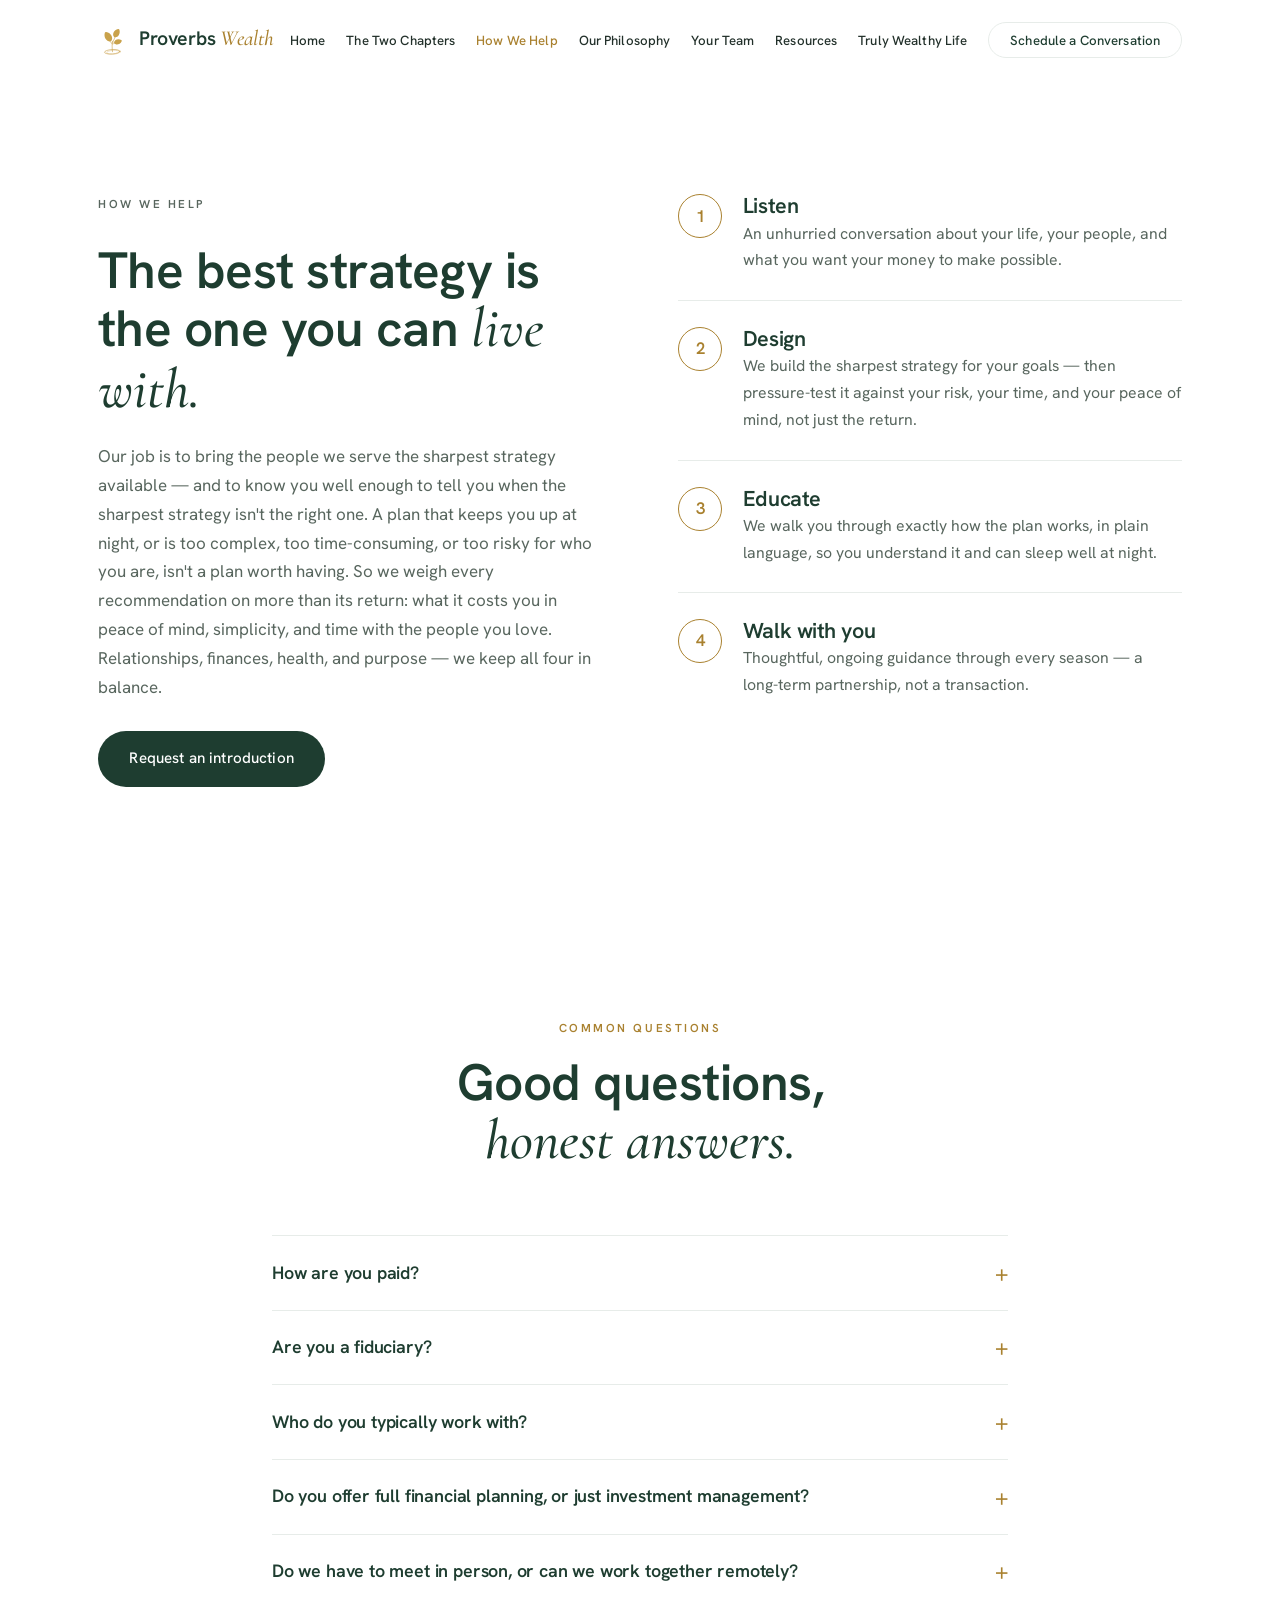
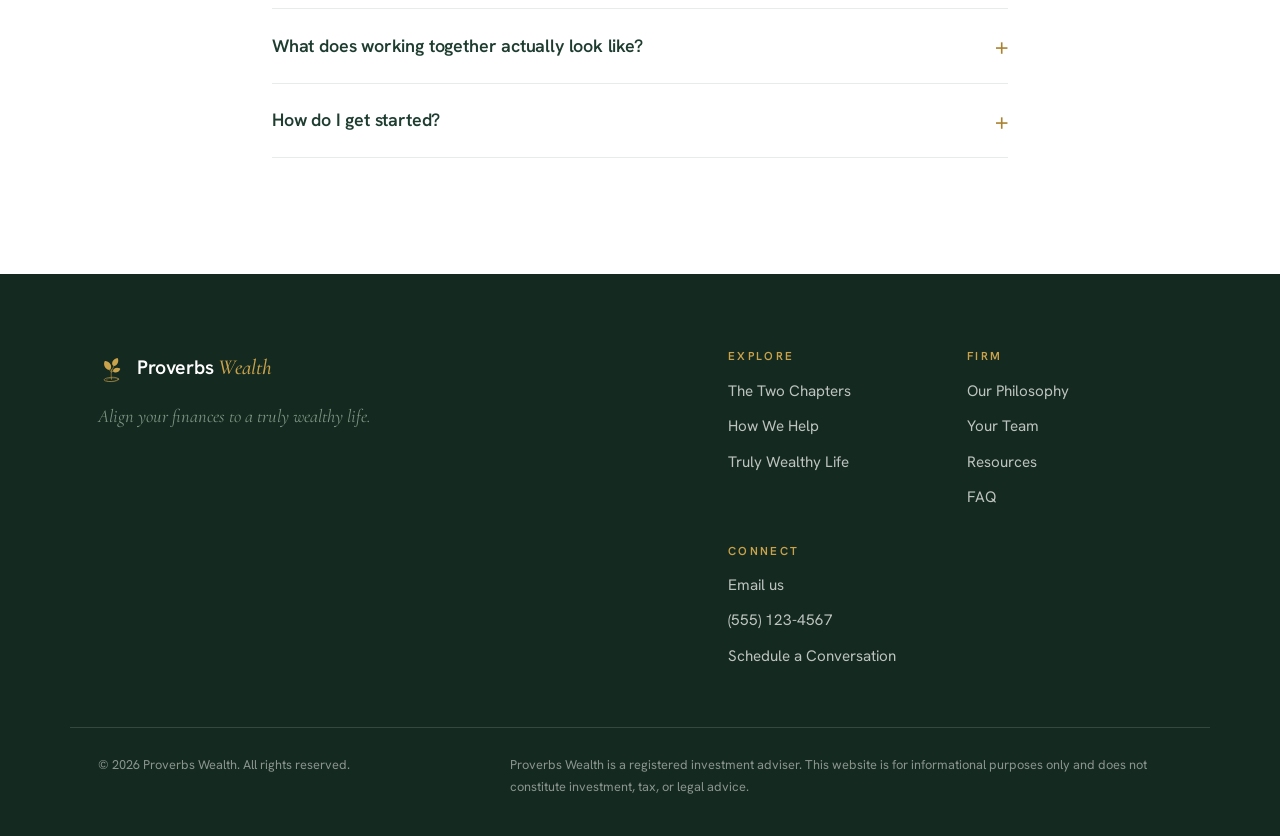
==== how-we-help.html @ 7796bfcf "Split into a multi-page site; keep long-form as onepage.html - Build Home + The Two Chapters, How We" ====
<!DOCTYPE html>
<html lang="en">
<head>
  <meta charset="UTF-8" />
  <meta name="viewport" content="width=device-width, initial-scale=1.0" />
  <title>How We Help — Proverbs Wealth</title>
  <meta name="description" content="Thoughtful, relationship-driven financial planning — the best strategy is the one you can live with." />
  <meta property="og:title" content="Proverbs Wealth" />
  <meta property="og:description" content="Align your finances to a truly wealthy life." />
  <meta property="og:type" content="website" />
  <link rel="preconnect" href="https://fonts.googleapis.com" />
  <link rel="preconnect" href="https://fonts.gstatic.com" crossorigin />
  <link href="https://fonts.googleapis.com/css2?family=Cormorant+Garamond:ital,wght@0,500;0,600;1,400;1,500;1,600&family=Hanken+Grotesk:wght@400;500;600;700&display=swap" rel="stylesheet" />
  <link rel="stylesheet" href="styles.css" />
  <link rel="icon" href="data:image/svg+xml,%3Csvg%20xmlns='http://www.w3.org/2000/svg'%20viewBox='0%200%2064%2064'%3E%3Crect%20width='64'%20height='64'%20rx='14'%20fill='%2314291F'/%3E%3Cg%20fill='%23C9A24B'%3E%3Cellipse%20cx='24'%20cy='28'%20rx='8'%20ry='6'%20transform='rotate(-30%2024%2028)'/%3E%3Cellipse%20cx='40'%20cy='24'%20rx='8'%20ry='6'%20transform='rotate(26%2040%2024)'/%3E%3Cellipse%20cx='42'%20cy='38'%20rx='7'%20ry='5.5'%20transform='rotate(60%2042%2038)'/%3E%3C/g%3E%3Cg%20fill='none'%20stroke='%23C9A24B'%20stroke-width='2.2'%20stroke-linecap='round'%3E%3Cpath%20d='M32%2052%20C31%2044%2031%2036%2033%2030'/%3E%3Cellipse%20cx='32'%20cy='52'%20rx='13'%20ry='4'/%3E%3C/g%3E%3C/svg%3E" />
</head>
<body>
<header class="site-header" id="top">
    <div class="wrap header-inner">
      <a href="index.html" class="brand" aria-label="Proverbs Wealth — home">
        <span class="brand-mark" aria-hidden="true">
          <svg viewBox="0 0 120 150" width="30" height="38" role="img" aria-hidden="true">
            <g fill="none" stroke="currentColor" stroke-width="2.4" stroke-linecap="round">
              <ellipse cx="57" cy="126" rx="31" ry="9" transform="rotate(-4 57 126)"/>
              <ellipse cx="62" cy="128" rx="27" ry="7.5" transform="rotate(-3 62 128)" opacity=".5"/>
              <path d="M58 126 C56 110 56 96 58 84"/>
              <path d="M58 96 C51 88 46 82 43 76"/>
              <path d="M59 88 C64 78 69 66 73 57"/>
              <path d="M59 92 C66 90 72 90 77 89"/>
            </g>
            <g fill="currentColor">
              <path d="M0 20 C -15 15 -17 -7 -3 -19 C -1 -21 1 -21 3 -19 C 17 -7 15 15 0 20 Z" transform="translate(41 66) rotate(-32) scale(1.08)"/>
              <path d="M0 18 C -14 14 -16 -6 -3 -18 C -1 -20 1 -20 3 -18 C 16 -6 14 14 0 18 Z" transform="translate(74 52) rotate(30)"/>
              <path d="M0 17 C -13 13 -15 -6 -3 -17 C -1 -19 1 -19 3 -17 C 15 -6 13 13 0 17 Z" transform="translate(79 86) rotate(72) scale(0.92)"/>
            </g>
          </svg>
        </span>
        <span class="brand-word">Proverbs <em>Wealth</em></span>
      </a>

      <nav class="nav" aria-label="Primary">
        <button class="nav-toggle" aria-expanded="false" aria-controls="nav-menu" aria-label="Open menu">
          <span></span><span></span><span></span>
        </button>
        <ul class="nav-menu" id="nav-menu">
          <li><a href="index.html">Home</a></li>
          <li><a href="two-chapters.html">The Two Chapters</a></li>
          <li><a href="how-we-help.html" class="active">How We Help</a></li>
          <li><a href="philosophy.html">Our Philosophy</a></li>
          <li><a href="team.html">Your Team</a></li>
          <li><a href="resources.html">Resources</a></li>
          <li><a href="truly-wealthy-life.html">Truly Wealthy Life</a></li>
          <li><a href="contact.html" class="nav-cta">Schedule a Conversation</a></li>
        </ul>
      </nav>
    </div>
  </header>

  <main>
    <section class="section approach" id="help">
      <div class="wrap approach-inner">
        <div class="approach-copy">
          <p class="eyebrow">How we help</p>
          <h1 class="section-title">The best strategy is<br />the one you can <em>live with.</em></h1>
          <p>
            Our job is to bring the people we serve the sharpest strategy
            available — and to know you well enough to tell you when the sharpest
            strategy isn't the right one. A plan that keeps you up at night, or is
            too complex, too time-consuming, or too risky for who you are, isn't a
            plan worth having. So we weigh every recommendation on more than its
            return: what it costs you in peace of mind, simplicity, and time with
            the people you love. Relationships, finances, health, and purpose —
            we keep all four in balance.
          </p>
          <a href="contact.html" class="btn btn-solid">Request an introduction</a>
        </div>
        <ol class="steps">
          <li class="step">
            <span class="step-num">1</span>
            <div>
              <h3>Listen</h3>
              <p>An unhurried conversation about your life, your people, and what you want your money to make possible.</p>
            </div>
          </li>
          <li class="step">
            <span class="step-num">2</span>
            <div>
              <h3>Design</h3>
              <p>We build the sharpest strategy for your goals — then pressure-test it against your risk, your time, and your peace of mind, not just the return.</p>
            </div>
          </li>
          <li class="step">
            <span class="step-num">3</span>
            <div>
              <h3>Educate</h3>
              <p>We walk you through exactly how the plan works, in plain language, so you understand it and can sleep well at night.</p>
            </div>
          </li>
          <li class="step">
            <span class="step-num">4</span>
            <div>
              <h3>Walk with you</h3>
              <p>Thoughtful, ongoing guidance through every season — a long-term partnership, not a transaction.</p>
            </div>
          </li>
        </ol>
      </div>
    </section>
<section class="section faq-section" id="faq">
      <div class="wrap">
        <div class="section-head">
          <p class="eyebrow">Common questions</p>
          <h2 class="section-title">Good questions,<br /><em>honest answers.</em></h2>
        </div>
        <div class="faq-list">
          <details class="faq">
            <summary>How are you paid?</summary>
            <div class="faq-answer">
              We keep it simple and transparent. Proverbs Wealth is a fee-based
              fiduciary firm — we're compensated directly by the people we serve,
              not through commissions for selling products. That keeps our advice
              aligned with your best interest, and means you'll always know
              exactly what you're paying and why.
            </div>
          </details>
          <details class="faq">
            <summary>Are you a fiduciary?</summary>
            <div class="faq-answer">
              Yes — always. As a registered investment adviser, we're legally and
              ethically bound to act in your best interest at all times. It isn't
              a marketing line for us; it's the foundation of every recommendation
              we make.
            </div>
          </details>
          <details class="faq">
            <summary>Who do you typically work with?</summary>
            <div class="faq-answer">
              Two groups, mostly: high-earning professionals and business owners
              in their prime earning years who want their growing wealth
              structured well, and those within about five years of retirement who
              want confidence their savings will carry them for life. If that
              sounds like you, we'd love to talk.
            </div>
          </details>
          <details class="faq">
            <summary>Do you offer full financial planning, or just investment management?</summary>
            <div class="faq-answer">
              Both — and they work together. We build a comprehensive plan around
              your life (income, taxes, retirement, equity comp, and legacy), then
              manage your investments in service of that plan — not the other way
              around.
            </div>
          </details>
          <details class="faq">
            <summary>Do we have to meet in person, or can we work together remotely?</summary>
            <div class="faq-answer">
              Whatever fits your life. Many of the people we serve work with us
              primarily by phone and video, with in-person conversations when it
              helps. Relationship and responsiveness matter far more than a zip
              code.
            </div>
          </details>
          <details class="faq">
            <summary>What does working together actually look like?</summary>
            <div class="faq-answer">
              It starts with an unhurried conversation. From there we listen,
              design a written plan, walk you through exactly how it works, and
              then stay with you — adjusting through every season. You'll always
              have a real advisor who knows your name and your goals.
            </div>
          </details>
          <details class="faq">
            <summary>How do I get started?</summary>
            <div class="faq-answer">
              Schedule a conversation. There's no cost and no obligation — just a
              chance to talk through where you are and whether we're the right
              fit. If we are, we'll take it one thoughtful step at a time.
            </div>
          </details>
        </div>
      </div>
    </section>
  </main>

<footer class="site-footer">
    <div class="wrap footer-top">
      <div class="footer-brand">
        <a href="index.html" class="brand brand-light">
          <span class="brand-mark" aria-hidden="true">
            <svg viewBox="0 0 120 150" width="28" height="35" aria-hidden="true">
              <g fill="none" stroke="currentColor" stroke-width="2.4" stroke-linecap="round">
                <ellipse cx="57" cy="126" rx="31" ry="9" transform="rotate(-4 57 126)"/>
                <ellipse cx="62" cy="128" rx="27" ry="7.5" transform="rotate(-3 62 128)" opacity=".5"/>
                <path d="M58 126 C56 110 56 96 58 84"/>
                <path d="M58 96 C51 88 46 82 43 76"/>
                <path d="M59 88 C64 78 69 66 73 57"/>
                <path d="M59 92 C66 90 72 90 77 89"/>
              </g>
              <g fill="currentColor">
                <path d="M0 20 C -15 15 -17 -7 -3 -19 C -1 -21 1 -21 3 -19 C 17 -7 15 15 0 20 Z" transform="translate(41 66) rotate(-32) scale(1.08)"/>
                <path d="M0 18 C -14 14 -16 -6 -3 -18 C -1 -20 1 -20 3 -18 C 16 -6 14 14 0 18 Z" transform="translate(74 52) rotate(30)"/>
                <path d="M0 17 C -13 13 -15 -6 -3 -17 C -1 -19 1 -19 3 -17 C 15 -6 13 13 0 17 Z" transform="translate(79 86) rotate(72) scale(0.92)"/>
              </g>
            </svg>
          </span>
          <span class="brand-word">Proverbs <em>Wealth</em></span>
        </a>
        <p class="footer-tag">Align your finances to a truly wealthy life.</p>
      </div>
      <nav class="footer-nav" aria-label="Footer">
        <div>
          <h4>Explore</h4>
          <a href="two-chapters.html">The Two Chapters</a>
          <a href="how-we-help.html">How We Help</a>
          <a href="truly-wealthy-life.html">Truly Wealthy Life</a>
        </div>
        <div>
          <h4>Firm</h4>
          <a href="philosophy.html">Our Philosophy</a>
          <a href="team.html">Your Team</a>
          <a href="resources.html">Resources</a>
          <a href="how-we-help.html#faq">FAQ</a>
        </div>
        <div>
          <h4>Connect</h4>
          <a href="mailto:hello@proverbswealth.com">Email us</a>
          <a href="tel:+15551234567">(555) 123-4567</a>
          <a href="contact.html">Schedule a Conversation</a>
        </div>
      </nav>
    </div>
    <div class="wrap footer-bottom">
      <p>&copy; <span id="year">2026</span> Proverbs Wealth. All rights reserved.</p>
      <p class="footer-legal">
        Proverbs Wealth is a registered investment adviser. This website is for
        informational purposes only and does not constitute investment, tax, or
        legal advice.
      </p>
    </div>
  </footer>

  <script src="script.js"></script>
</body>
</html>
---- styles.css ----
/* ==========================================================================
   Proverbs Financial
   Editorial, mostly-white. Palette: forest green · antique gold · warm cream.
   Type: Fraunces (display + italics) · Inter (body / labels) — "two voices".
   ========================================================================== */

:root {
  /* Neutrals (the canvas) — pure white with a whisper of cool green-grey */
  --paper:      #FFFFFF;   /* main background — pure white */
  --paper-2:    #F5F8F6;   /* barely-there cool neutral for alternate blocks */
  --paper-3:    #EDF2EF;   /* slightly deeper neutral */

  /* Greens */
  --forest:     #1E3D30;   /* primary deep green */
  --forest-900: #14291F;   /* darkest — feature/footer bands */
  --forest-600: #315845;   /* mid green — hover / accents */
  --sage:       #7E9384;   /* muted green — quiet text on dark */

  /* Gold */
  --gold:       #A9812F;   /* antique gold accent */
  --gold-soft:  #C9A24B;   /* softer gold — the leaf, ornaments */

  /* Ink */
  --ink:        #22302A;   /* body text on light */
  --ink-soft:   #58665E;   /* muted body text */
  --line:       #E7ECE9;   /* cool hairline */
  --line-dark:  rgba(255,255,255,0.14);

  --maxw: 1140px;
  /* Two voices: a modern grotesque for everything roman, Cormorant Garamond for italics */
  --sans:    "Hanken Grotesk", -apple-system, BlinkMacSystemFont, "Segoe UI", Roboto, Helvetica, Arial, sans-serif;
  --display: "Hanken Grotesk", -apple-system, BlinkMacSystemFont, "Segoe UI", Roboto, Helvetica, Arial, sans-serif;
  --serif:   "Cormorant Garamond", Georgia, "Times New Roman", serif;

  /* Modern shape + depth */
  --radius:      16px;
  --radius-lg:   26px;
  --radius-xl:   34px;
  --radius-pill: 999px;
  --shadow-soft:  0 1px 2px rgba(20,41,31,0.04), 0 14px 40px rgba(20,41,31,0.07);
  --shadow-hover: 0 4px 10px rgba(20,41,31,0.06), 0 22px 50px rgba(20,41,31,0.12);
  --ease: cubic-bezier(0.22, 0.61, 0.36, 1);
}

*, *::before, *::after { box-sizing: border-box; }
html { scroll-behavior: smooth; -webkit-text-size-adjust: 100%; }

body {
  margin: 0;
  font-family: var(--sans);
  color: var(--ink);
  background: var(--paper);
  line-height: 1.7;
  font-size: 17px;
  -webkit-font-smoothing: antialiased;
  text-rendering: optimizeLegibility;
}

svg { display: block; }

/* ------- Type primitives -------
   Roman text is set in the modern grotesque; only emphasized words fall to
   Fraunces italic — the "two voices" that carry the brand. */
h1, h2, h3, h4 { font-family: var(--display); color: var(--forest); font-weight: 600; margin: 0; line-height: 1.08; letter-spacing: -0.02em; }
h1 em, h2 em, h3 em, h4 em,
.hero-title em, .trust-lead em, .referral-quote em, .brand-word em {
  font-family: var(--serif);
  font-style: italic;
  font-weight: 500;
  /* Cormorant Garamond runs small/delicate — nudge up to sit with the sans */
  font-size: 1.1em;
  letter-spacing: 0;
}

p { margin: 0 0 1.1rem; }
a { color: var(--forest); text-decoration: none; transition: color .18s ease; }
a:hover { color: var(--gold); }
em { font-style: italic; }

.wrap { width: 100%; max-width: var(--maxw); margin: 0 auto; padding: 0 1.75rem; }

.eyebrow {
  font-family: var(--sans);
  text-transform: uppercase;
  letter-spacing: 0.22em;
  font-size: 0.72rem;
  font-weight: 600;
  color: var(--gold);
  margin: 0 0 1.1rem;
}
.eyebrow.light { color: var(--gold-soft); }

.leaf-gold { fill: var(--gold-soft); }

/* ------- Buttons ------- */
.btn {
  display: inline-block;
  font-family: var(--sans);
  font-weight: 500;
  font-size: 0.95rem;
  letter-spacing: 0.01em;
  padding: 0.9rem 1.9rem;
  border-radius: var(--radius-pill);
  border: 1px solid transparent;
  cursor: pointer;
  transition: background .25s var(--ease), color .25s var(--ease), border-color .25s var(--ease), transform .25s var(--ease), box-shadow .25s var(--ease);
}
.btn-solid { background: var(--forest); color: var(--paper); }
.btn-solid:hover { background: var(--forest-600); color: var(--paper); transform: translateY(-2px); box-shadow: 0 12px 26px rgba(20,41,31,0.18); }
.btn-block { width: 100%; text-align: center; }
.btn-link {
  font-family: var(--sans);
  font-weight: 500;
  font-size: 0.95rem;
  color: var(--forest);
  border-bottom: 1px solid var(--gold-soft);
  padding-bottom: 2px;
}
.btn-link:hover { color: var(--gold); }

/* ============================ Header ============================ */
.site-header {
  position: sticky; top: 0; z-index: 60;
  background: rgba(255, 255, 255, 0.80);
  backdrop-filter: saturate(180%) blur(14px);
  border-bottom: 1px solid transparent;
  transition: border-color .3s var(--ease), box-shadow .3s var(--ease), background .3s var(--ease);
}
.site-header.scrolled {
  border-bottom-color: var(--line);
  box-shadow: 0 10px 30px rgba(20,41,31,0.05);
  background: rgba(255, 255, 255, 0.94);
}
.header-inner { display: flex; align-items: center; justify-content: space-between; height: 78px; }

.brand { display: flex; align-items: center; gap: 0.7rem; color: var(--forest); }
.brand-mark { color: var(--gold-soft); display: inline-flex; }
.brand-word {
  font-family: var(--display);
  font-size: 1.22rem;
  font-weight: 600;
  letter-spacing: -0.01em;
  color: var(--forest);
  line-height: 1;
}
.brand-word em { color: var(--gold); font-style: italic; }
.brand-light, .brand-light .brand-word { color: var(--paper); }
.brand-light .brand-mark { color: var(--gold-soft); }
.brand-light .brand-word em { color: var(--gold-soft); }

.nav { display: flex; align-items: center; }
.nav-menu { display: flex; align-items: center; gap: 1.3rem; list-style: none; margin: 0; padding: 0; }
.nav-menu a {
  font-family: var(--sans);
  font-size: 0.83rem;
  font-weight: 500;
  letter-spacing: 0.01em;
  color: var(--ink);
  white-space: nowrap;
}
.nav-menu a:hover { color: var(--gold); }
.nav-cta {
  color: var(--forest) !important;
  border: 1px solid var(--line);
  padding: 0.55rem 1.3rem;
  border-radius: var(--radius-pill);
  transition: border-color .25s var(--ease), background .25s var(--ease), color .25s var(--ease);
}
.nav-cta:hover { border-color: var(--forest); background: var(--forest); color: var(--paper) !important; }

.nav-toggle { display: none; flex-direction: column; gap: 5px; background: none; border: 0; cursor: pointer; padding: 8px; }
.nav-toggle span { width: 24px; height: 1.6px; background: var(--forest); transition: transform .25s, opacity .2s; }

/* ============================ Hero ============================ */
.hero { padding: clamp(4rem, 10vw, 8rem) 0 clamp(3.5rem, 7vw, 6rem); text-align: center; }
.hero-inner { max-width: 860px; margin: 0 auto; }
.sapling-lg { display: inline-flex; margin-bottom: 1.8rem; }
.hero-title {
  font-size: clamp(2.2rem, 5vw, 3.6rem);
  letter-spacing: -0.02em;
  margin-bottom: 1.6rem;
  text-wrap: balance;
}
.hero-title em { color: var(--forest); }
.hero-lead {
  font-size: clamp(1.08rem, 1.6vw, 1.28rem);
  color: var(--ink-soft);
  max-width: 40rem;
  margin: 0 auto 2rem;
}
.hero-actions { display: flex; flex-wrap: wrap; align-items: center; justify-content: center; gap: 1.4rem; }
.hero-note {
  margin: 2.6rem 0 0;
  font-family: var(--serif);
  font-style: italic;
  font-size: 1.05rem;
  color: var(--sage);
}
.hero-paths {
  display: flex; flex-wrap: wrap; align-items: center; justify-content: center;
  gap: 0.6rem;
  margin-top: 2.4rem;
}
.hero-paths-label {
  font-family: var(--serif); font-style: italic;
  color: var(--sage); font-size: 1.02rem; margin-right: 0.2rem;
}
.path-chip {
  font-family: var(--sans); font-size: 0.86rem; font-weight: 500;
  color: var(--forest);
  padding: 0.5rem 1.1rem;
  border: 1px solid var(--line);
  border-radius: var(--radius-pill);
  background: var(--paper);
  transition: border-color .25s var(--ease), background .25s var(--ease), color .25s var(--ease), transform .25s var(--ease);
}
.path-chip:hover { border-color: var(--gold-soft); background: var(--paper-2); color: var(--forest); transform: translateY(-1px); }

/* ============================ Sections ============================ */
.section { padding: clamp(4.5rem, 9vw, 8.5rem) 0; }
:where(section[id], article[id]) { scroll-margin-top: 96px; }
.section-head { max-width: 46rem; margin: 0 auto clamp(2.8rem, 5vw, 4.5rem); text-align: center; }
.section-title { font-size: clamp(2rem, 4.4vw, 3.2rem); letter-spacing: -0.01em; }
.section-title em { color: var(--forest); }
.section-sub { margin-top: 1.2rem; color: var(--ink-soft); font-size: 1.1rem; }

/* ------- Trusted voice ------- */
.trust { border-top: 1px solid var(--line); border-bottom: 1px solid var(--line); }
.trust-inner { max-width: 52rem; margin: 0 auto; text-align: center; }
.trust-lead {
  font-family: var(--display);
  font-weight: 500;
  letter-spacing: -0.015em;
  font-size: clamp(1.6rem, 3.4vw, 2.5rem);
  line-height: 1.28;
  color: var(--forest);
  margin-bottom: 1.4rem;
}
.trust-lead em { color: var(--gold); }
.trust-sub { color: var(--ink-soft); font-size: 1.08rem; max-width: 40rem; margin: 0 auto; }

/* ------- Two chapters ------- */
.chapters { background: var(--paper-2); }
.chapter-grid { display: grid; grid-template-columns: 1fr 1fr; gap: 1.8rem; }
.chapter {
  background: var(--paper);
  border: 1px solid var(--line);
  border-radius: var(--radius-lg);
  padding: clamp(2.2rem, 3.8vw, 3.4rem);
  position: relative;
  box-shadow: var(--shadow-soft);
  transition: transform .35s var(--ease), box-shadow .35s var(--ease);
}
.chapter:hover { transform: translateY(-4px); box-shadow: var(--shadow-hover); }
.chapter-alt { background: var(--forest); border-color: var(--forest); }
.chapter-alt h3, .chapter-alt .chapter-index { color: var(--paper); }
.chapter-alt .chapter-role { color: var(--gold-soft); }
.chapter-alt p { color: rgba(255,255,255,0.82); }
.chapter-alt .chapter-list li { color: rgba(255,255,255,0.9); border-color: var(--line-dark); }
.chapter-alt .chapter-list li::before { color: var(--gold-soft); }
.chapter-alt em { color: var(--gold-soft); }

.chapter-index {
  font-family: var(--sans);
  text-transform: uppercase;
  letter-spacing: 0.2em;
  font-size: 0.7rem;
  font-weight: 600;
  color: var(--gold);
}
.chapter h3 { font-size: clamp(1.7rem, 2.8vw, 2.2rem); margin: 0.7rem 0 0.4rem; }
.chapter-role { font-family: var(--serif); font-style: italic; font-size: 1.12rem; color: var(--forest-600); margin-bottom: 1.1rem; }
.chapter p { color: var(--ink-soft); }
.chapter-list { list-style: none; margin: 1.4rem 0 0; padding: 0; }
.chapter-list li { position: relative; padding: 0.6rem 0 0.6rem 1.5rem; border-top: 1px solid var(--line); font-size: 0.98rem; }
.chapter-list li::before { content: "\2014"; position: absolute; left: 0; color: var(--gold); }

/* ------- Philosophy (rounded dark card) ------- */
.philosophy { padding: clamp(2rem, 5vw, 4rem) 0; }
.philosophy-inner {
  max-width: 64rem;
  margin: 0 auto;
  background: var(--forest-900);
  color: var(--paper);
  text-align: center;
  border-radius: var(--radius-xl);
  padding: clamp(3rem, 6vw, 5.5rem) clamp(1.6rem, 5vw, 5rem);
  box-shadow: var(--shadow-soft);
}
.philosophy-title { color: var(--paper); font-size: clamp(2rem, 4.6vw, 3.3rem); letter-spacing: -0.01em; }
.philosophy-title em { color: var(--gold-soft); }
.philosophy-body { color: rgba(255,255,255,0.78); font-size: 1.14rem; margin: 1.6rem auto 2.6rem; max-width: 38rem; }
.scripture { margin: 0; padding-top: 2rem; border-top: 1px solid var(--line-dark); }
.scripture p { font-family: var(--serif); font-style: italic; font-size: clamp(1.3rem, 2.6vw, 1.8rem); color: var(--paper); margin: 0 0 0.6rem; }
.scripture cite { font-family: var(--sans); font-style: normal; text-transform: uppercase; letter-spacing: 0.2em; font-size: 0.72rem; color: var(--gold-soft); }

/* ------- Pillars ------- */
.pillar-grid { display: grid; grid-template-columns: repeat(4, 1fr); gap: 1.5rem; }
.pillar { padding: 1.6rem 0; border-top: 2px solid var(--forest); }
.pillar-num { font-family: var(--display); font-weight: 600; font-size: 0.9rem; color: var(--gold); letter-spacing: 0.02em; }
.pillar h3 { font-size: 1.5rem; margin: 0.6rem 0 0.5rem; }
.pillar p { color: var(--ink-soft); font-size: 0.98rem; margin: 0; }

/* ------- Approach ------- */
.approach-inner { display: grid; grid-template-columns: 1fr 1fr; gap: clamp(2.5rem, 6vw, 5rem); align-items: start; }
.approach-copy { position: sticky; top: 110px; }
.approach-copy p { color: var(--ink-soft); margin-bottom: 1.8rem; }
.approach-copy .section-title { margin-bottom: 1.4rem; }
.steps { list-style: none; margin: 0; padding: 0; }
.step { display: flex; gap: 1.3rem; padding: 1.6rem 0; border-top: 1px solid var(--line); }
.step:first-child { border-top: 0; padding-top: 0; }
.step-num {
  flex: none;
  width: 44px; height: 44px;
  display: grid; place-items: center;
  border: 1px solid var(--gold);
  color: var(--gold);
  border-radius: 50%;
  font-family: var(--display);
  font-weight: 600;
  font-size: 1.05rem;
}
.step h3 { font-size: 1.35rem; margin-bottom: 0.2rem; }
.step p { color: var(--ink-soft); margin: 0; font-size: 0.99rem; }

/* ------- Advisors ------- */
.advisor-grid { display: grid; grid-template-columns: repeat(4, 1fr); gap: 1.4rem; }
.advisor {
  background: var(--paper);
  border: 1px solid var(--line);
  border-radius: var(--radius-lg);
  padding: clamp(1.5rem, 2.2vw, 2rem);
  box-shadow: var(--shadow-soft);
  transition: transform .35s var(--ease), box-shadow .35s var(--ease);
}
.advisor:hover { transform: translateY(-4px); box-shadow: var(--shadow-hover); }
.advisor-avatar {
  display: grid; place-items: center;
  width: 62px; height: 62px;
  border-radius: 50%;
  background: var(--forest);
  color: var(--gold-soft);
  font-family: var(--display);
  font-weight: 600;
  font-size: 1.15rem;
  letter-spacing: 0.02em;
  margin-bottom: 1.1rem;
  box-shadow: inset 0 0 0 1px rgba(201,162,75,0.35);
}
.advisor h3 { font-size: 1.22rem; margin-bottom: 0.15rem; }
.advisor-role {
  font-family: var(--sans); font-size: 0.78rem; font-weight: 600;
  text-transform: uppercase; letter-spacing: 0.14em;
  color: var(--gold); margin-bottom: 0.9rem;
}
.advisor-bio { color: var(--ink-soft); font-size: 0.9rem; line-height: 1.55; margin: 0; }

/* ------- Referral ------- */
.referral { text-align: center; }
.referral-inner {
  max-width: 60rem;
  margin: 0 auto;
  background: var(--paper-2);
  border-radius: var(--radius-xl);
  padding: clamp(3rem, 6vw, 5rem) clamp(1.6rem, 5vw, 4rem);
}
.referral-quote {
  font-family: var(--display);
  font-weight: 500;
  letter-spacing: -0.02em;
  font-size: clamp(1.8rem, 4vw, 3rem);
  line-height: 1.22;
  color: var(--forest);
  margin-bottom: 1.2rem;
}
.referral-quote em { color: var(--gold); }
.referral-sub { color: var(--ink-soft); font-size: 1.08rem; max-width: 34rem; margin: 0 auto; }

/* ------- Contact ------- */
.contact-inner { display: grid; grid-template-columns: 0.95fr 1.05fr; gap: clamp(2.5rem, 6vw, 5rem); align-items: start; }
.contact-copy p { color: var(--ink-soft); }
.contact-copy .section-title { margin-bottom: 1.2rem; }
.contact-details { list-style: none; margin: 2rem 0 0; padding: 0; }
.contact-details li { display: flex; gap: 1rem; align-items: baseline; padding: 0.7rem 0; border-top: 1px solid var(--line); }
.cd-label { font-family: var(--sans); text-transform: uppercase; letter-spacing: 0.16em; font-size: 0.68rem; font-weight: 600; color: var(--gold); width: 4rem; flex: none; }

.contact-form {
  background: var(--paper);
  border: 1px solid var(--line);
  border-radius: var(--radius-lg);
  padding: clamp(1.9rem, 3vw, 2.8rem);
  display: grid;
  gap: 1.1rem;
  box-shadow: var(--shadow-soft);
}
.field { display: grid; gap: 0.4rem; }
.field label { font-family: var(--sans); font-weight: 500; font-size: 0.82rem; letter-spacing: 0.02em; color: var(--forest); }
.optional { color: var(--ink-soft); font-weight: 400; }
.field input, .field select, .field textarea {
  font-family: var(--sans);
  font-size: 1rem;
  padding: 0.8rem 1rem;
  border: 1px solid var(--line);
  border-radius: 12px;
  background: var(--paper-2);
  color: var(--ink);
  transition: border-color .18s ease, box-shadow .18s ease, background .18s ease;
}
.field input:hover, .field select:hover, .field textarea:hover { background: var(--paper); }
.field input:focus, .field select:focus, .field textarea:focus {
  outline: none;
  border-color: var(--gold);
  box-shadow: 0 0 0 3px rgba(169, 129, 47, 0.15);
}
.field textarea { resize: vertical; }
.form-note { margin: 0; font-weight: 500; font-size: 0.95rem; min-height: 1.1em; }
.form-note.ok { color: var(--forest-600); }
.form-note.err { color: #b23b3b; }
.form-fine { margin: 0; font-size: 0.8rem; color: var(--ink-soft); }

/* ============================ Footer ============================ */
.site-footer { background: var(--forest-900); color: rgba(255,255,255,0.72); padding-top: clamp(3rem, 6vw, 5rem); }
.footer-top { display: grid; grid-template-columns: 1.3fr 1fr; gap: 2.5rem; padding-bottom: 3rem; }
.footer-tag { font-family: var(--serif); font-style: italic; font-size: 1.15rem; color: var(--sage); margin: 1rem 0 0; }
.footer-nav { display: grid; grid-template-columns: 1fr 1fr; gap: 1.5rem; }
.footer-nav h4 { font-family: var(--sans); font-size: 0.72rem; text-transform: uppercase; letter-spacing: 0.2em; color: var(--gold-soft); margin-bottom: 1rem; font-weight: 600; }
.footer-nav a { display: block; color: rgba(255,255,255,0.72); font-size: 0.95rem; margin-bottom: 0.6rem; }
.footer-nav a:hover { color: var(--gold-soft); }
.footer-bottom {
  border-top: 1px solid var(--line-dark);
  padding-top: 1.6rem; padding-bottom: 2.4rem;
  display: flex; flex-wrap: wrap; justify-content: space-between; gap: 0.6rem;
}
.footer-bottom p { margin: 0; font-size: 0.8rem; color: rgba(255,255,255,0.5); }
.footer-legal { max-width: 42rem; }

/* ------- Gold button (on dark grounds) ------- */
.btn-gold { background: var(--gold-soft); color: var(--forest-900); }
.btn-gold:hover { background: #d8b25e; color: var(--forest-900); transform: translateY(-2px); box-shadow: 0 12px 26px rgba(0,0,0,0.25); }

/* ------- Testimonials (woven in) ------- */
.mini-quote {
  margin: 1.6rem 0 0; padding-top: 1.3rem;
  border-top: 1px solid var(--line);
}
.mini-quote p {
  font-family: var(--serif); font-style: italic; font-weight: 500;
  font-size: 1.15rem; line-height: 1.4; color: var(--forest); margin: 0 0 0.5rem;
}
.mini-quote cite {
  font-family: var(--sans); font-style: normal; font-size: 0.72rem;
  letter-spacing: 0.12em; text-transform: uppercase; color: var(--ink-soft);
}
.mini-quote.on-dark { border-top-color: var(--line-dark); }
.mini-quote.on-dark p { color: #fff; }
.mini-quote.on-dark cite { color: var(--gold-soft); }

.testimonial {
  max-width: 44rem; margin: clamp(2.5rem, 5vw, 4rem) auto 0; text-align: center;
}
.testimonial p {
  font-family: var(--serif); font-style: italic; font-weight: 500;
  font-size: clamp(1.3rem, 2.6vw, 1.8rem); line-height: 1.4;
  color: var(--forest); margin: 0 0 0.8rem;
}
.testimonial cite {
  font-family: var(--sans); font-style: normal; text-transform: uppercase;
  letter-spacing: 0.16em; font-size: 0.72rem; color: var(--gold);
}
.testimonial.on-dark p { color: #fff; }
.testimonial.on-dark cite { color: var(--gold-soft); }

/* ------- Resources ------- */
.resource-grid { display: grid; grid-template-columns: repeat(3, 1fr); gap: 1.5rem; }
.resource {
  display: flex; flex-direction: column;
  background: var(--paper); border: 1px solid var(--line);
  border-radius: var(--radius-lg); padding: clamp(1.6rem, 2.4vw, 2.2rem);
  box-shadow: var(--shadow-soft);
  transition: transform .35s var(--ease), box-shadow .35s var(--ease);
}
.resource:hover { transform: translateY(-4px); box-shadow: var(--shadow-hover); }
.resource-kind {
  font-family: var(--sans); text-transform: uppercase; letter-spacing: 0.16em;
  font-size: 0.7rem; font-weight: 600; color: var(--gold);
}
.resource h3 { font-size: 1.28rem; margin: 0.6rem 0 0.5rem; }
.resource p { color: var(--ink-soft); font-size: 0.96rem; flex: 1; margin: 0 0 1.2rem; }
.resource-soon {
  align-self: flex-start;
  font-family: var(--sans); font-size: 0.7rem; font-weight: 600;
  text-transform: uppercase; letter-spacing: 0.12em; color: var(--ink-soft);
  border: 1px solid var(--line); border-radius: var(--radius-pill);
  padding: 0.35rem 0.85rem;
}

/* ------- Truly Wealthy Life (editorial band) ------- */
.truly { background: var(--forest-900); color: var(--paper); }
.truly-head { max-width: 46rem; margin: 0 auto clamp(2.5rem, 5vw, 4rem); text-align: center; }
.truly-title { color: var(--paper); font-size: clamp(2.2rem, 5vw, 3.6rem); letter-spacing: -0.02em; }
.truly-title em { color: var(--gold-soft); }
.truly-lead { color: rgba(255,255,255,0.8); font-size: 1.16rem; max-width: 40rem; margin: 1.3rem auto 0; }
.story-grid { display: grid; grid-template-columns: repeat(3, 1fr); gap: 1rem; }
.story {
  position: relative; margin: 0; min-height: 230px;
  border-radius: var(--radius-lg); overflow: hidden;
  border: 1px solid rgba(255,255,255,0.10);
  display: flex; align-items: flex-end;
  background: linear-gradient(160deg, #24503d, #16311f 70%);
}
.story::after {
  content: "Photo"; position: absolute; top: 12px; right: 14px;
  font-family: var(--sans); font-size: 0.6rem; letter-spacing: 0.14em;
  text-transform: uppercase; color: rgba(255,255,255,0.45);
  border: 1px solid rgba(255,255,255,0.22); border-radius: 999px; padding: 2px 8px;
}
.story:nth-child(2) { background: linear-gradient(160deg, #3a4a2c, #1c2a16 70%); }
.story:nth-child(3) { background: linear-gradient(160deg, #4a3f22, #241d0f 70%); }
.story:nth-child(4) { background: linear-gradient(160deg, #2a4a44, #142a26 70%); }
.story:nth-child(5) { background: linear-gradient(160deg, #43502c, #212a15 70%); }
.story:nth-child(6) { background: linear-gradient(160deg, #45361f, #221a0e 70%); }
.story span {
  position: relative; z-index: 1; padding: 1.1rem 1.2rem;
  font-family: var(--serif); font-style: italic; font-size: 1.1rem; line-height: 1.3;
  color: #fff; text-shadow: 0 1px 10px rgba(0,0,0,0.5);
  background: linear-gradient(to top, rgba(0,0,0,0.4), transparent);
  width: 100%;
}
.truly-invite { text-align: center; margin-top: clamp(2.5rem, 5vw, 4rem); }
.truly-invite h3 {
  color: var(--paper); font-size: clamp(1.5rem, 3vw, 2.2rem);
  margin-bottom: 1.5rem; letter-spacing: -0.01em;
}

/* ------- Multi-page: page headers & teasers ------- */
.page-head { padding: clamp(3rem, 7vw, 5.5rem) 0 clamp(1.5rem, 3vw, 2.5rem); text-align: center; }
.page-head .wrap { max-width: 52rem; }
.page-title { font-size: clamp(2.2rem, 5vw, 3.6rem); letter-spacing: -0.02em; margin-top: 0.4rem; }
.page-sub { color: var(--ink-soft); font-size: 1.14rem; max-width: 40rem; margin: 1.2rem auto 0; }

a.teaser-card { text-decoration: none; display: block; }
a.teaser-card h3, a.teaser-card p { color: inherit; }
.teaser-card p { color: var(--ink-soft); }
.chapter-alt.teaser-card p { color: rgba(255,255,255,0.82); }
.teaser-link {
  display: inline-block; margin-top: 1.3rem;
  font-family: var(--sans); font-weight: 600; font-size: 0.9rem;
  color: var(--gold); letter-spacing: 0.01em;
}
.chapter-alt .teaser-link { color: var(--gold-soft); }
.nav-menu a.active { color: var(--gold); }

/* ------- FAQ ------- */
.faq-list { max-width: 46rem; margin: 0 auto; }
.faq { border-top: 1px solid var(--line); }
.faq:last-child { border-bottom: 1px solid var(--line); }
.faq summary {
  cursor: pointer; list-style: none;
  display: flex; align-items: center; justify-content: space-between; gap: 1.2rem;
  padding: 1.35rem 0;
  font-family: var(--display); font-weight: 600; font-size: 1.12rem;
  color: var(--forest); letter-spacing: -0.01em;
}
.faq summary::-webkit-details-marker { display: none; }
.faq summary::after {
  content: "+"; flex: none;
  font-family: var(--sans); font-weight: 400; font-size: 1.5rem; line-height: 1;
  color: var(--gold); transition: transform .25s var(--ease);
}
.faq[open] summary::after { content: "\2013"; }
.faq summary:hover { color: var(--gold-dark, var(--gold)); }
.faq-answer { padding: 0 0 1.5rem; color: var(--ink-soft); font-size: 1.02rem; max-width: 40rem; }

/* ------- Relationship / referral body ------- */
.referral-body { max-width: 44rem; margin: 1.6rem auto 0; text-align: left; }
.referral-body p { color: var(--ink-soft); font-size: 1.02rem; }

/* ============================ Responsive ============================ */
/* Switch to the mobile menu early so the 8-item nav never overflows */
@media (max-width: 1040px) {
  .nav-toggle { display: flex; }
  .nav-menu {
    position: absolute; top: 78px; left: 0; right: 0;
    flex-direction: column; align-items: stretch; gap: 0;
    background: var(--paper);
    border-bottom: 1px solid var(--line);
    padding: 0.5rem 1.75rem 1.4rem;
    box-shadow: 0 20px 40px rgba(20,41,31,0.12);
    display: none;
  }
  .nav-menu.open { display: flex; }
  .nav-menu li { padding: 0.55rem 0; border-bottom: 1px solid var(--line); }
  .nav-menu li:last-child { border-bottom: 0; }
  .nav-cta { text-align: center; margin-top: 0.6rem; }
}

@media (max-width: 880px) {
  .chapter-grid, .approach-inner, .contact-inner, .footer-top { grid-template-columns: 1fr; }
  .approach-copy { position: static; }
  .pillar-grid, .advisor-grid, .resource-grid, .story-grid { grid-template-columns: 1fr 1fr; }
  .footer-nav { grid-template-columns: 1fr 1fr; }
}

@media (max-width: 640px) {
  body { font-size: 16px; }
  .nav-toggle { display: flex; }
  .nav-menu {
    position: absolute; top: 78px; left: 0; right: 0;
    flex-direction: column; align-items: stretch; gap: 0;
    background: var(--paper);
    border-bottom: 1px solid var(--line);
    padding: 0.5rem 1.75rem 1.4rem;
    box-shadow: 0 20px 40px rgba(20,41,31,0.12);
    display: none;
  }
  .nav-menu.open { display: flex; }
  .nav-menu li { padding: 0.55rem 0; border-bottom: 1px solid var(--line); }
  .nav-menu li:last-child { border-bottom: 0; }
  .nav-cta { text-align: center; margin-top: 0.6rem; }
  .pillar-grid, .advisor-grid, .resource-grid, .story-grid { grid-template-columns: 1fr; }
  .hero-actions { flex-direction: column; }
}

/* ============================ Scroll reveal ============================ */
.reveal { opacity: 0; transform: translateY(22px); transition: opacity .7s var(--ease), transform .7s var(--ease); will-change: opacity, transform; }
.reveal.is-visible { opacity: 1; transform: none; }

@media (prefers-reduced-motion: reduce) {
  html { scroll-behavior: auto; }
  * { transition: none !important; }
  .reveal { opacity: 1 !important; transform: none !important; }
}
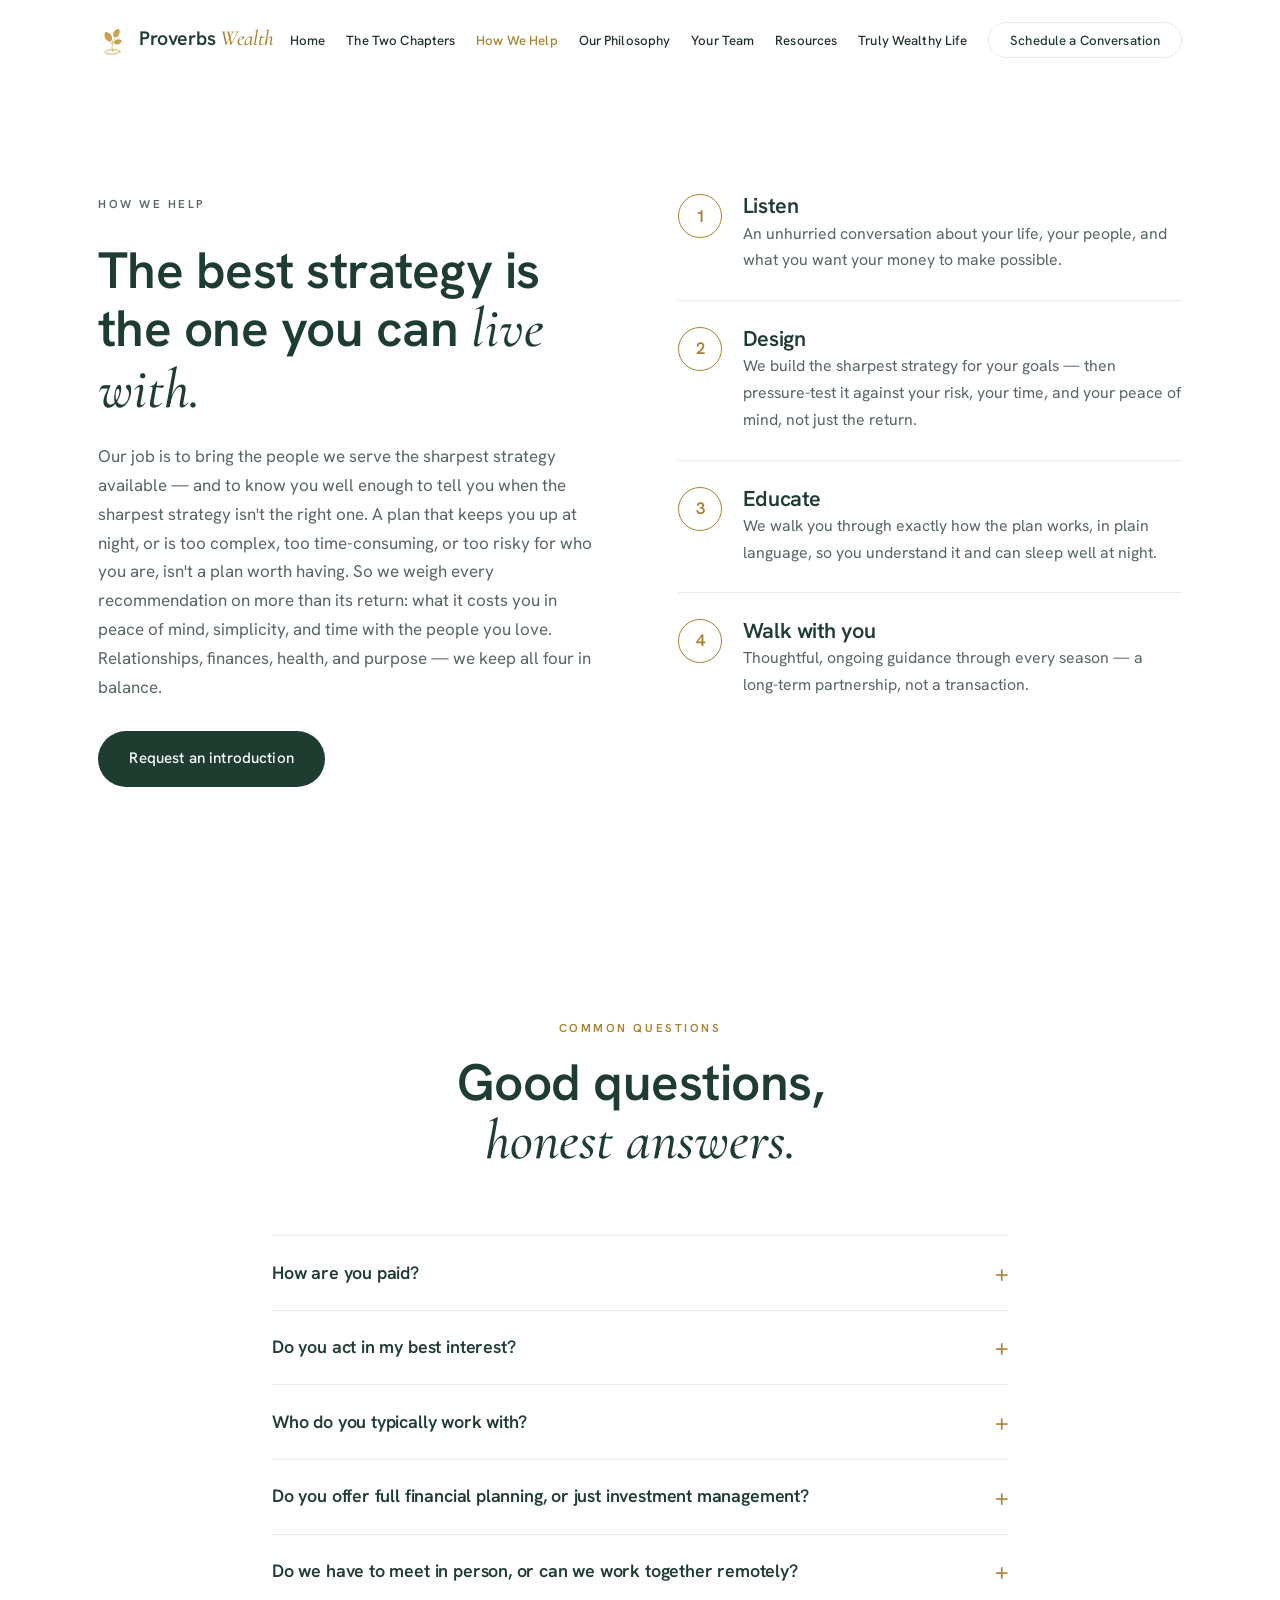
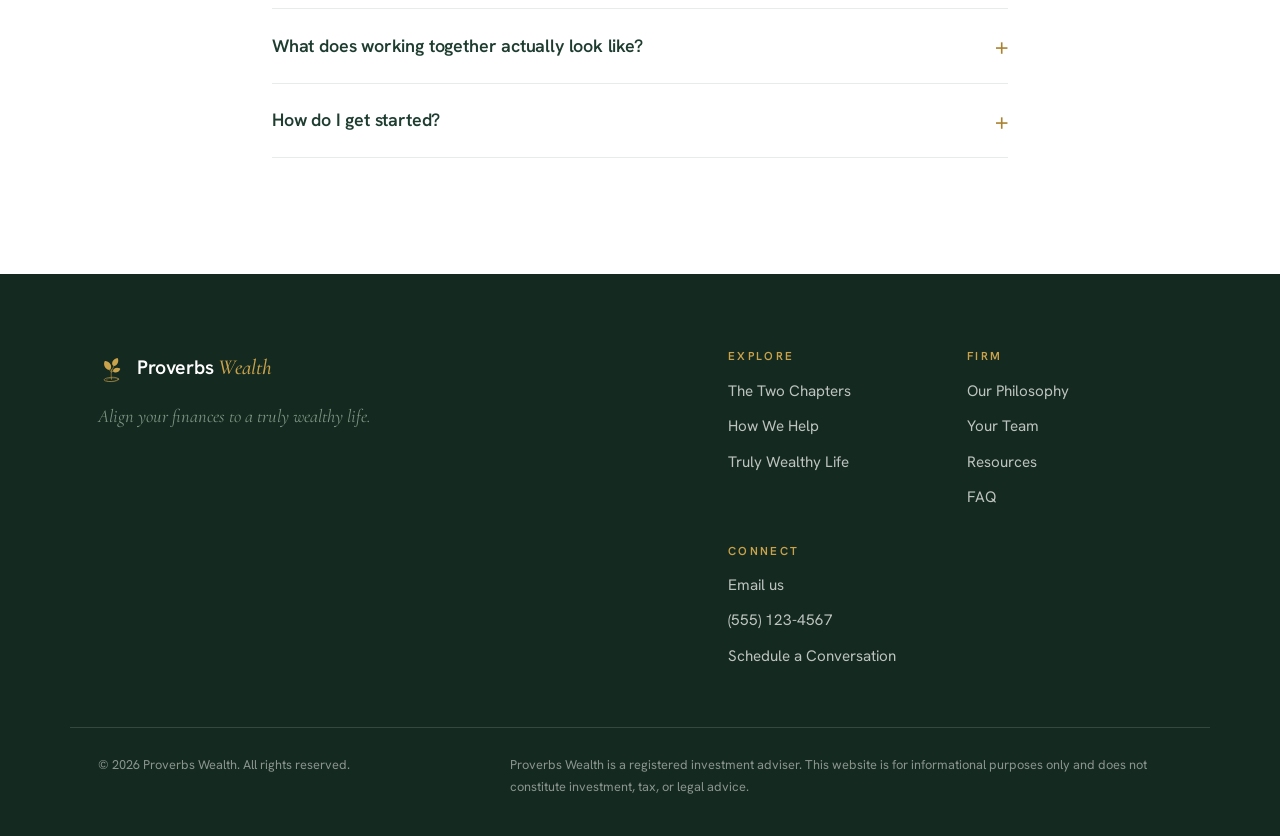
==== commit c2391298: "Rewrite pay/fiduciary FAQ for a dually-registered (broker-dealer) advisor - 'How are you paid?': fee" ====
--- a/how-we-help.html
+++ b/how-we-help.html
@@ -116,20 +116,25 @@
           <details class="faq">
             <summary>How are you paid?</summary>
             <div class="faq-answer">
-              We keep it simple and transparent. Proverbs Wealth is a fee-based
-              fiduciary firm — we're compensated directly by the people we serve,
-              not through commissions for selling products. That keeps our advice
-              aligned with your best interest, and means you'll always know
-              exactly what you're paying and why.
-            </div>
-          </details>
-          <details class="faq">
-            <summary>Are you a fiduciary?</summary>
-            <div class="faq-answer">
-              Yes — always. As a registered investment adviser, we're legally and
-              ethically bound to act in your best interest at all times. It isn't
-              a marketing line for us; it's the foundation of every recommendation
-              we make.
+              With full transparency. In practice, we work on a fee basis&mdash;a
+              clear, ongoing fee for financial planning and investment management.
+              Because we're dually registered through a broker-dealer (rather than
+              solely as an independent RIA), we can also receive commissions on
+              certain products when one is genuinely the right fit for you. Either
+              way, we'll always explain exactly how we're compensated on anything
+              we recommend&mdash;no hidden compensation, and no surprises.
+            </div>
+          </details>
+          <details class="faq">
+            <summary>Do you act in my best interest?</summary>
+            <div class="faq-answer">
+              Always. When we provide financial planning and advisory services,
+              we're held to act in your best interest. Because we're dually
+              registered, certain products may be offered in a brokerage capacity
+              under a best-interest standard rather than an ongoing advisory
+              relationship&mdash;and we'll always be clear about which capacity
+              we're acting in, and why. Serving you well is the standard we hold
+              ourselves to, in writing and in practice.
             </div>
           </details>
           <details class="faq">
